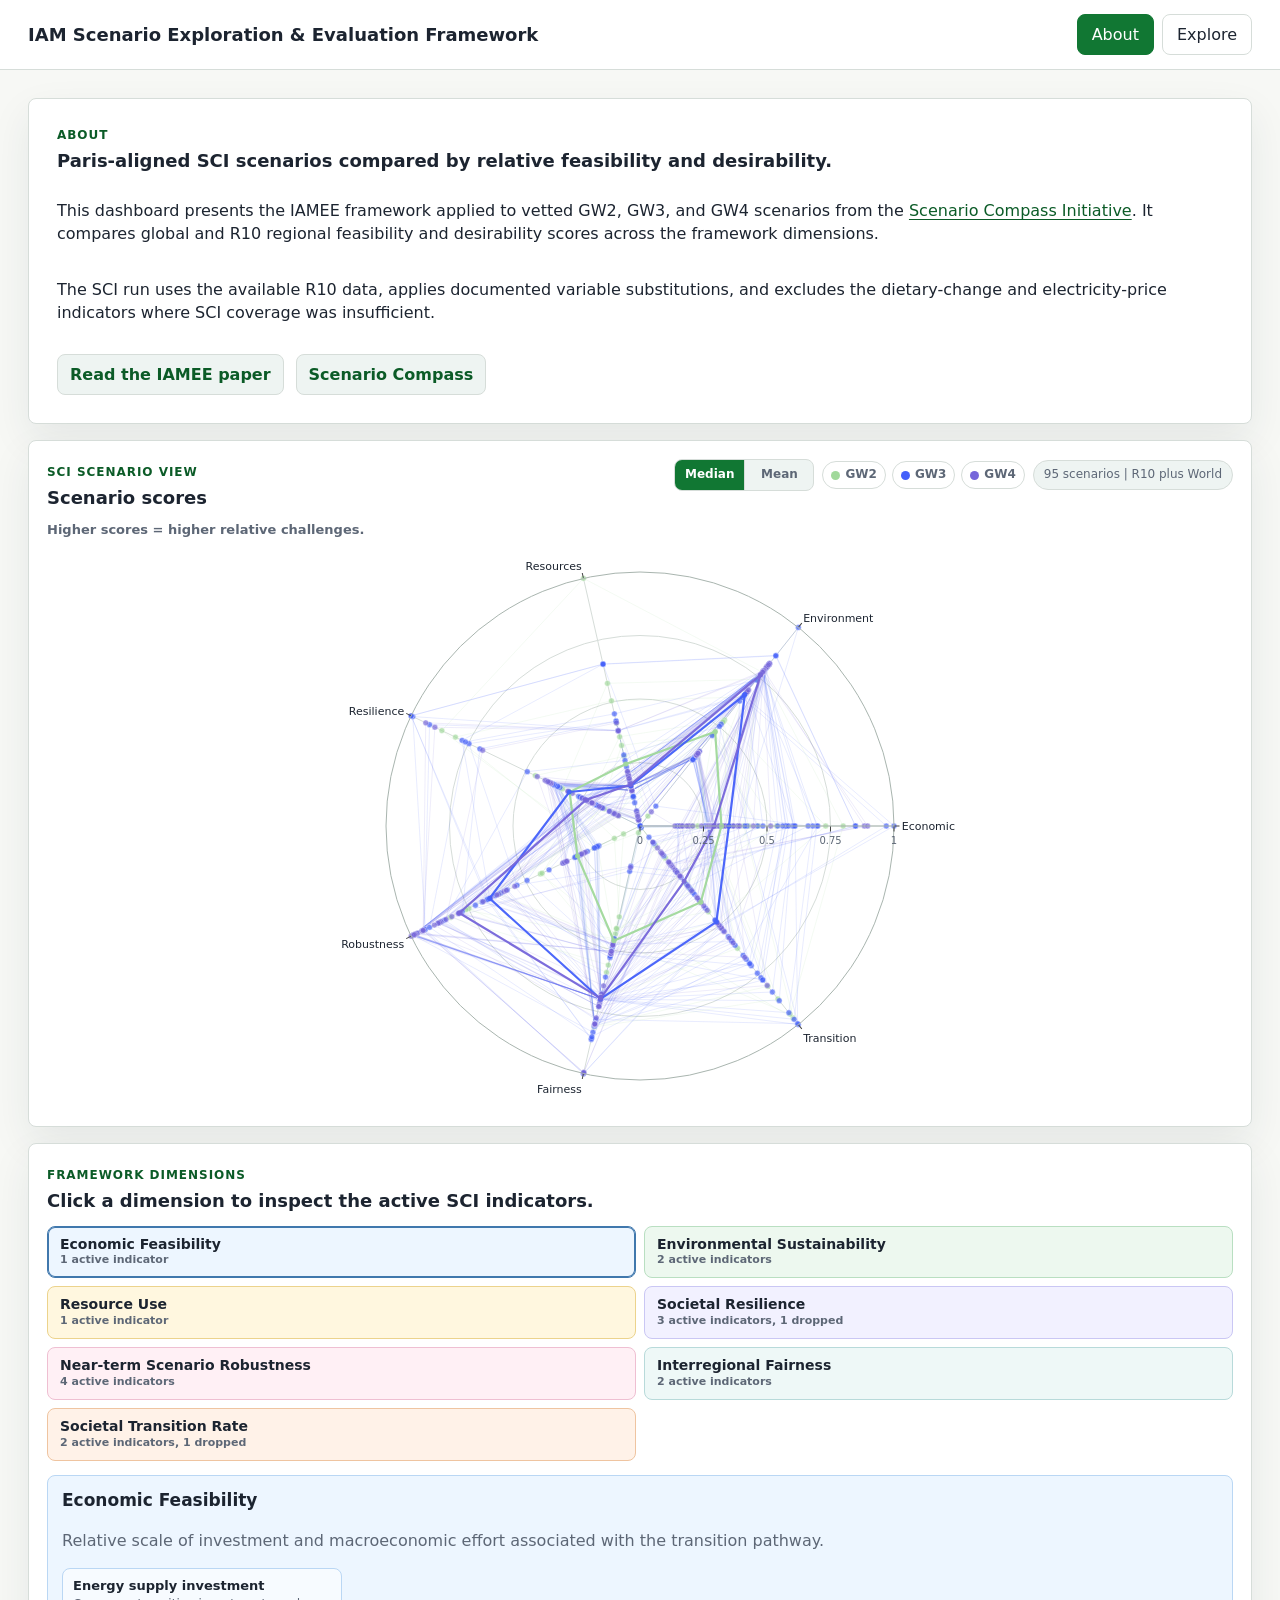
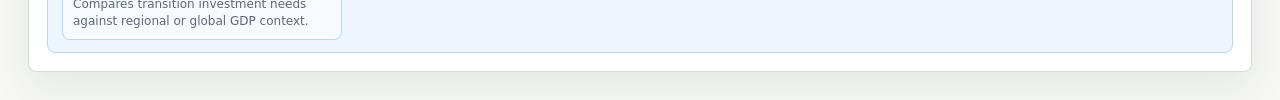
==== index.html @ 79816f7d "Publish SCI dashboard" ====
<!doctype html>
<html lang="en">
  <head>
    <meta charset="utf-8" />
    <meta name="viewport" content="width=device-width, initial-scale=1" />
    <title>IAM Scenario Exploration &amp; Evaluation Framework</title>
    <link rel="stylesheet" href="styles.css" />
  </head>
  <body>
    <header class="app-header">
      <a class="brand" href="#about" data-screen-link="about">IAM Scenario Exploration &amp; Evaluation Framework</a>
      <nav class="top-nav" aria-label="Dashboard screens">
        <button class="nav-button is-active" type="button" data-screen-link="about">About</button>
        <button class="nav-button" type="button" data-screen-link="explore">Explore</button>
      </nav>
    </header>

    <main>
      <section id="about" class="screen is-active" aria-labelledby="about-title">
        <div class="about-band">
          <div class="about-copy">
            <span class="eyebrow">About</span>
            <p id="about-title" class="about-lede"><strong>Paris-aligned SCI scenarios compared by relative feasibility and desirability.</strong></p>
            <p>
              This dashboard presents the IAMEE framework applied to vetted GW2, GW3, and GW4 scenarios from the
              <a href="https://scenariocompass.org/" target="_blank" rel="noopener noreferrer">Scenario Compass Initiative</a>.
              It compares global and R10 regional feasibility and desirability scores across the framework dimensions.
            </p>
            <p>
              The SCI run uses the available R10 data, applies documented variable substitutions, and excludes the dietary-change and electricity-price indicators where SCI coverage was insufficient.
            </p>
            <div class="link-row">
              <a href="https://iopscience.iop.org/article/10.1088/1748-9326/addd35?utm_source=researchgate.net&utm_medium=article#erladdd35s2" target="_blank" rel="noopener noreferrer">Read the IAMEE paper</a>
              <a href="https://scenariocompass.org/" target="_blank" rel="noopener noreferrer">Scenario Compass</a>
            </div>
          </div>

          <div class="radar-panel">
            <div class="framework-toolbar">
              <div>
                <span class="eyebrow">SCI scenario view</span>
                <h2>Scenario scores</h2>
              </div>
              <div class="framework-meta">
                <div id="aboutSummarySwitch" class="segmented-control" role="group" aria-label="Temperature category summary statistic">
                  <button type="button" data-summary-stat="median">Median</button>
                  <button type="button" data-summary-stat="mean">Mean</button>
                </div>
                <div id="aboutCategoryLegend" class="category-pills"></div>
                <span id="aboutScenarioCount" class="status-pill">Loading</span>
              </div>
            </div>
            <p class="score-note">Higher scores = higher relative challenges.</p>
            <div id="aboutRadar" class="plot about-plot" aria-label="Scenario radar plot"></div>
          </div>

          <div class="dimension-panel">
            <div class="panel-heading compact">
              <div>
                <span class="eyebrow">Framework dimensions</span>
                <h2>Click a dimension to inspect the active SCI indicators.</h2>
              </div>
            </div>
            <div id="dimensionButtons" class="dimension-list" aria-label="Framework dimensions"></div>
            <aside id="dimensionInfo" class="dimension-info" aria-live="polite"></aside>
          </div>
        </div>
      </section>

      <section id="explore" class="screen" aria-labelledby="explore-title">
        <div class="section-heading">
          <span class="eyebrow">Explore</span>
          <h2 id="explore-title">Filter scenarios, explore tradeoffs, and compare regions.</h2>
        </div>

        <div class="control-strip">
          <label>
            Region
            <select id="tradeoffRegion"></select>
          </label>
          <label>
            Regional scores
            <select id="tradeoffNormalisation"></select>
          </label>
          <fieldset>
            <legend>Display by</legend>
            <div id="tradeoffGroupBy" class="segmented-control compact-segmented" role="group" aria-label="Display and colour scenarios by">
              <button type="button" data-group-by="category">Temperature</button>
              <button type="button" data-group-by="modelFamily">Model family</button>
            </div>
          </fieldset>
          <fieldset>
            <legend>Temperature category</legend>
            <div id="tradeoffCategories" class="chip-group"></div>
          </fieldset>
          <fieldset>
            <legend>Model family</legend>
            <div id="tradeoffFamilies" class="chip-group"></div>
          </fieldset>
        </div>

        <div class="tradeoff-grid">
          <div class="plot-panel">
            <div class="panel-heading">
              <div>
                <h3>Dimension Tradeoffs</h3>
                <p id="tradeoffSummary">Loading</p>
              </div>
              <button id="resetThresholds" class="secondary-button" type="button">Reset limits</button>
            </div>
            <div id="tradeoffRadar" class="plot radar-plot"></div>
          </div>
          <aside class="threshold-panel">
            <h3>Challenge limits</h3>
            <p>Scenarios above a selected score are excluded from the radar medians and stackplots.</p>
            <div id="thresholdControls" class="threshold-list"></div>
          </aside>
        </div>

        <div class="stack-grid">
          <div class="plot-panel">
            <div class="panel-heading compact">
              <h3>Median Primary Energy</h3>
              <span id="energyUnit" class="muted"></span>
            </div>
            <div id="energyStack" class="plot stack-plot"></div>
          </div>
          <div class="plot-panel">
            <div class="panel-heading compact">
              <h3>Median Carbon Dioxide Removal</h3>
              <span id="cdrUnit" class="muted"></span>
            </div>
            <div id="cdrStack" class="plot stack-plot"></div>
          </div>
        </div>
      </section>

    </main>

    <div id="loadError" class="load-error" hidden></div>
    <noscript>This dashboard requires JavaScript to load the interactive plots.</noscript>

    <script src="https://cdn.plot.ly/plotly-2.35.2.min.js"></script>
    <script src="app.js"></script>
  </body>
</html>
---- styles.css ----
:root {
  --bg: #f7f8f5;
  --surface: #ffffff;
  --surface-alt: #eef4f2;
  --ink: #1c2430;
  --muted: #5d6776;
  --line: #d6ddd9;
  --line-strong: #a9b5af;
  --accent: #117733;
  --accent-dark: #0b5b27;
  --blue: #4460fa;
  --violet: #7666da;
  --attention: #f0b429;
  --shadow: 0 16px 40px rgba(31, 45, 61, 0.08);
}

* {
  box-sizing: border-box;
}

html {
  scroll-behavior: smooth;
  scroll-padding-top: 86px;
}

body {
  margin: 0;
  background: var(--bg);
  color: var(--ink);
  font-family: Inter, ui-sans-serif, system-ui, -apple-system, BlinkMacSystemFont, "Segoe UI", sans-serif;
  line-height: 1.45;
}

a {
  color: var(--accent-dark);
  text-underline-offset: 3px;
}

button,
select,
input {
  font: inherit;
}

.app-header {
  position: sticky;
  top: 0;
  z-index: 10;
  display: flex;
  align-items: center;
  justify-content: space-between;
  gap: 24px;
  min-height: 70px;
  padding: 14px 28px;
  border-bottom: 1px solid var(--line);
  background: rgba(255, 255, 255, 0.96);
  backdrop-filter: blur(10px);
}

.brand {
  color: var(--ink);
  font-size: 18px;
  font-weight: 760;
  text-decoration: none;
}

.top-nav {
  display: flex;
  align-items: center;
  justify-content: flex-end;
  gap: 8px;
  flex-wrap: wrap;
}

.nav-button,
.secondary-button {
  min-height: 36px;
  padding: 8px 14px;
  border: 1px solid var(--line);
  border-radius: 8px;
  background: var(--surface);
  color: var(--ink);
  cursor: pointer;
}

.nav-button:hover,
.secondary-button:hover {
  border-color: var(--line-strong);
  background: var(--surface-alt);
}

.nav-button.is-active {
  border-color: var(--accent);
  background: var(--accent);
  color: #ffffff;
}

.screen {
  display: none;
  min-height: calc(100vh - 70px);
  padding: 28px;
  scroll-margin-top: 86px;
}

.screen.is-active {
  display: block;
}

.about-band {
  display: grid;
  grid-template-columns: 1fr;
  gap: 16px;
  align-items: start;
}

.about-copy,
.dimension-panel,
.radar-panel,
.plot-panel,
.threshold-panel,
.method-note {
  border: 1px solid var(--line);
  border-radius: 8px;
  background: var(--surface);
  box-shadow: var(--shadow);
  min-width: 0;
}

.framework-toolbar,
.panel-heading,
.section-heading,
.compact {
  display: flex;
  align-items: flex-start;
  justify-content: space-between;
  gap: 16px;
}

.framework-toolbar {
  align-items: flex-start;
  padding-bottom: 12px;
}

.framework-meta {
  display: flex;
  align-items: center;
  justify-content: flex-end;
  gap: 8px;
  flex-wrap: wrap;
}

.category-pills {
  display: flex;
  align-items: center;
  gap: 6px;
  flex-wrap: wrap;
}

.category-pill {
  display: inline-flex;
  align-items: center;
  gap: 5px;
  min-height: 28px;
  padding: 4px 8px;
  border: 1px solid var(--line);
  border-radius: 999px;
  background: var(--surface);
  color: var(--muted);
  font-size: 12px;
  font-weight: 700;
}

.category-dot {
  width: 9px;
  height: 9px;
  border-radius: 999px;
  background: var(--dot);
}

.dimension-panel,
.radar-panel {
  padding: 18px;
}

.dimension-button {
  --dim-bg: #ffffff;
  --dim-border: var(--line);
  --dim-strong: var(--accent);
  width: 100%;
  min-height: 44px;
  padding: 10px 12px;
  border: 1px solid var(--dim-border);
  border-radius: 8px;
  background: var(--dim-bg);
  color: var(--ink);
  text-align: left;
  cursor: pointer;
}

.dimension-button span {
  display: block;
  color: var(--muted);
  font-size: 11px;
  font-weight: 620;
  line-height: 1.18;
}

.dimension-button strong {
  display: block;
  margin-bottom: 2px;
  font-size: 14px;
  line-height: 1.14;
}

.dimension-button.is-active,
.dimension-button:hover {
  border-color: var(--dim-strong);
  box-shadow: inset 0 0 0 1px var(--dim-strong);
}

.about-plot {
  width: 100%;
  height: 560px;
  min-height: 0;
}

.score-note {
  margin: 0 0 8px;
  color: var(--muted);
  font-size: 13px;
  font-weight: 760;
}

.dimension-info {
  --dim-bg: #fbfcfa;
  --dim-border: var(--line);
  --dim-strong: var(--accent);
  align-self: start;
  min-height: 0;
  padding: 12px 14px;
  border: 1px solid var(--dim-border);
  border-radius: 8px;
  background: var(--dim-bg);
}

.dimension-button[data-dimension="economic"],
.dimension-info[data-dimension="economic"] {
  --dim-bg: #edf6ff;
  --dim-border: #bad7f4;
  --dim-strong: #4078ad;
}

.dimension-button[data-dimension="environmental"],
.dimension-info[data-dimension="environmental"] {
  --dim-bg: #edf8ef;
  --dim-border: #b9dfc1;
  --dim-strong: #3f8a55;
}

.dimension-button[data-dimension="resource"],
.dimension-info[data-dimension="resource"] {
  --dim-bg: #fff7df;
  --dim-border: #ecd38c;
  --dim-strong: #a47c18;
}

.dimension-button[data-dimension="resilience"],
.dimension-info[data-dimension="resilience"] {
  --dim-bg: #f2f1ff;
  --dim-border: #cac7f4;
  --dim-strong: #6357b6;
}

.dimension-button[data-dimension="robustness"],
.dimension-info[data-dimension="robustness"] {
  --dim-bg: #fff0f5;
  --dim-border: #efbfd2;
  --dim-strong: #b25378;
}

.dimension-button[data-dimension="fairness"],
.dimension-info[data-dimension="fairness"] {
  --dim-bg: #eef8f7;
  --dim-border: #b8dada;
  --dim-strong: #3f8281;
}

.dimension-button[data-dimension="transition_speed"],
.dimension-info[data-dimension="transition_speed"] {
  --dim-bg: #fff2e8;
  --dim-border: #efc4a0;
  --dim-strong: #b66c2f;
}

.dimension-info h3,
.plot-panel h3,
.threshold-panel h3,
.method-note h3 {
  margin: 0;
  font-size: 17px;
}

.dimension-info p,
.about-copy p,
.threshold-panel p,
.method-note p,
.section-heading p {
  color: var(--muted);
}

.about-copy p {
  color: var(--ink);
}

.indicator-list {
  display: flex;
  flex-wrap: wrap;
  gap: 8px;
  padding: 0;
  margin: 10px 0 0;
  list-style: none;
}

.indicator-list li {
  max-width: 280px;
  padding: 8px 10px;
  border: 1px solid var(--dim-border);
  border-radius: 8px;
  background: rgba(255, 255, 255, 0.6);
}

.indicator-list strong {
  display: block;
  font-size: 13px;
}

.indicator-list span {
  display: block;
  color: var(--muted);
  font-size: 12px;
}

.dropped {
  color: #8a5b00;
}

.regional-footnotes {
  display: grid;
  gap: 4px;
  margin-top: 10px;
  padding-top: 9px;
  border-top: 1px solid var(--dim-border);
}

.regional-footnotes p {
  margin: 0;
  color: var(--muted);
  font-size: 11px;
  line-height: 1.35;
}

.regional-footnotes strong {
  color: var(--ink);
}

.about-copy {
  display: flex;
  flex-direction: column;
  justify-content: center;
  padding: 28px;
}

.about-copy h1,
.section-heading h2 {
  margin: 8px 0 12px;
  max-width: 840px;
  font-size: 32px;
  line-height: 1.12;
  letter-spacing: 0;
}

.about-lede {
  margin: 5px 0 12px;
  max-width: 960px;
  font-size: 18px;
  line-height: 1.2;
  letter-spacing: 0;
}

.dimension-panel h2,
.radar-panel h2 {
  margin: 5px 0 0;
  font-size: 18px;
  line-height: 1.2;
}

.dimension-list {
  display: grid;
  grid-template-columns: repeat(2, minmax(0, 1fr));
  gap: 8px;
  margin: 14px 0;
}

.section-heading {
  display: block;
  margin-bottom: 18px;
}

.eyebrow {
  color: var(--accent-dark);
  font-size: 12px;
  font-weight: 780;
  letter-spacing: 0.08em;
  text-transform: uppercase;
}

.link-row {
  display: flex;
  flex-wrap: wrap;
  gap: 12px;
  margin-top: 14px;
}

.link-row a {
  display: inline-flex;
  align-items: center;
  min-height: 36px;
  padding: 8px 12px;
  border: 1px solid var(--line);
  border-radius: 8px;
  background: var(--surface-alt);
  font-weight: 650;
  text-decoration: none;
}

.status-pill {
  display: inline-flex;
  align-items: center;
  justify-content: center;
  min-height: 30px;
  padding: 5px 10px;
  border: 1px solid var(--line);
  border-radius: 999px;
  background: var(--surface-alt);
  color: var(--muted);
  font-size: 12px;
  white-space: nowrap;
}

.segmented-control {
  display: inline-flex;
  align-items: stretch;
  overflow: hidden;
  min-height: 30px;
  border: 1px solid var(--line);
  border-radius: 8px;
  background: var(--surface-alt);
}

.segmented-control button {
  min-width: 68px;
  min-height: 30px;
  padding: 5px 10px;
  border: 0;
  border-right: 1px solid var(--line);
  background: transparent;
  color: var(--muted);
  cursor: pointer;
  font-size: 12px;
  font-weight: 730;
}

.segmented-control button:last-child {
  border-right: 0;
}

.segmented-control button:hover,
.segmented-control button:focus-visible {
  background: #ffffff;
  color: var(--ink);
}

.segmented-control button.is-active {
  background: var(--accent);
  color: #ffffff;
}

.compact-segmented {
  width: max-content;
  max-width: 100%;
}

.compact-segmented button {
  min-width: 0;
  padding-inline: 9px;
}

.control-strip {
  display: grid;
  grid-template-columns: 160px 210px 220px minmax(180px, 0.9fr) minmax(220px, 1.1fr);
  gap: 12px;
  align-items: stretch;
  margin-bottom: 16px;
  padding: 14px;
  border: 1px solid var(--line);
  border-radius: 8px;
  background: var(--surface);
  box-shadow: var(--shadow);
}

label,
fieldset {
  display: grid;
  gap: 6px;
  margin: 0;
  min-width: 0;
  color: var(--muted);
  font-size: 12px;
  font-weight: 700;
}

fieldset {
  padding: 0;
  border: 0;
}

legend {
  padding: 0;
}

select {
  width: 100%;
  min-height: 40px;
  padding: 8px 10px;
  border: 1px solid var(--line-strong);
  border-radius: 8px;
  background: #ffffff;
  color: var(--ink);
}

.chip-group {
  display: flex;
  align-items: flex-start;
  flex-wrap: wrap;
  gap: 6px;
}

.chip-check {
  display: inline-flex;
  align-items: center;
  gap: 6px;
  min-height: 30px;
  padding: 4px 8px;
  border: 1px solid var(--line);
  border-radius: 999px;
  background: #ffffff;
  color: var(--ink);
  font-size: 12px;
  font-weight: 680;
  cursor: pointer;
}

.chip-check input {
  width: 12px;
  height: 12px;
  margin: 0;
  accent-color: var(--accent);
}

.chip-check:has(input:checked) {
  border-color: var(--accent);
  background: #f1faf4;
}

.tradeoff-grid {
  display: grid;
  grid-template-columns: minmax(420px, 1fr) 330px;
  gap: 16px;
}

.plot-panel {
  min-width: 0;
  padding: 16px;
}

.panel-heading {
  align-items: center;
  margin-bottom: 8px;
}

.panel-heading p {
  margin: 3px 0 0;
  color: var(--muted);
}

.plot {
  width: 100%;
  min-height: 380px;
}

.radar-plot {
  min-height: 560px;
}

.threshold-panel {
  align-self: start;
  padding: 16px;
}

.threshold-list {
  display: grid;
  gap: 12px;
  margin-top: 16px;
}

.threshold-control {
  display: grid;
  gap: 6px;
}

.threshold-control .threshold-label {
  display: flex;
  align-items: center;
  justify-content: space-between;
  gap: 10px;
  color: var(--ink);
  font-size: 13px;
  font-weight: 720;
}

.threshold-control input {
  width: 100%;
  accent-color: var(--accent);
}

.threshold-value {
  color: var(--muted);
  font-variant-numeric: tabular-nums;
}

.stack-grid {
  display: grid;
  grid-template-columns: repeat(2, minmax(0, 1fr));
  gap: 16px;
  margin-top: 16px;
}

.stack-plot {
  height: 430px;
  min-height: 430px;
}

.muted {
  color: var(--muted);
  font-size: 12px;
}

.method-note {
  margin-top: 16px;
  padding: 18px;
}

.load-error {
  position: fixed;
  right: 20px;
  bottom: 20px;
  max-width: 520px;
  padding: 16px;
  border: 1px solid #a50f15;
  border-radius: 8px;
  background: #fffafa;
  color: #8a0f12;
  box-shadow: var(--shadow);
}

@media (max-width: 1180px) {
  .about-band,
  .tradeoff-grid {
    grid-template-columns: 1fr;
  }

  .control-strip {
    grid-template-columns: 1fr 1fr;
  }
}

@media (max-width: 740px) {
  .app-header {
    align-items: flex-start;
    flex-direction: column;
    padding: 14px;
  }

  .screen {
    padding: 16px;
  }

  .about-copy {
    padding: 22px;
  }

  .about-copy h1,
  .section-heading h2 {
    font-size: 25px;
  }

  .control-strip,
  .dimension-list {
    grid-template-columns: 1fr;
  }

  .radar-plot {
    min-height: 460px;
  }
}

@media (max-width: 860px) {
  .stack-grid {
    grid-template-columns: 1fr;
  }
}
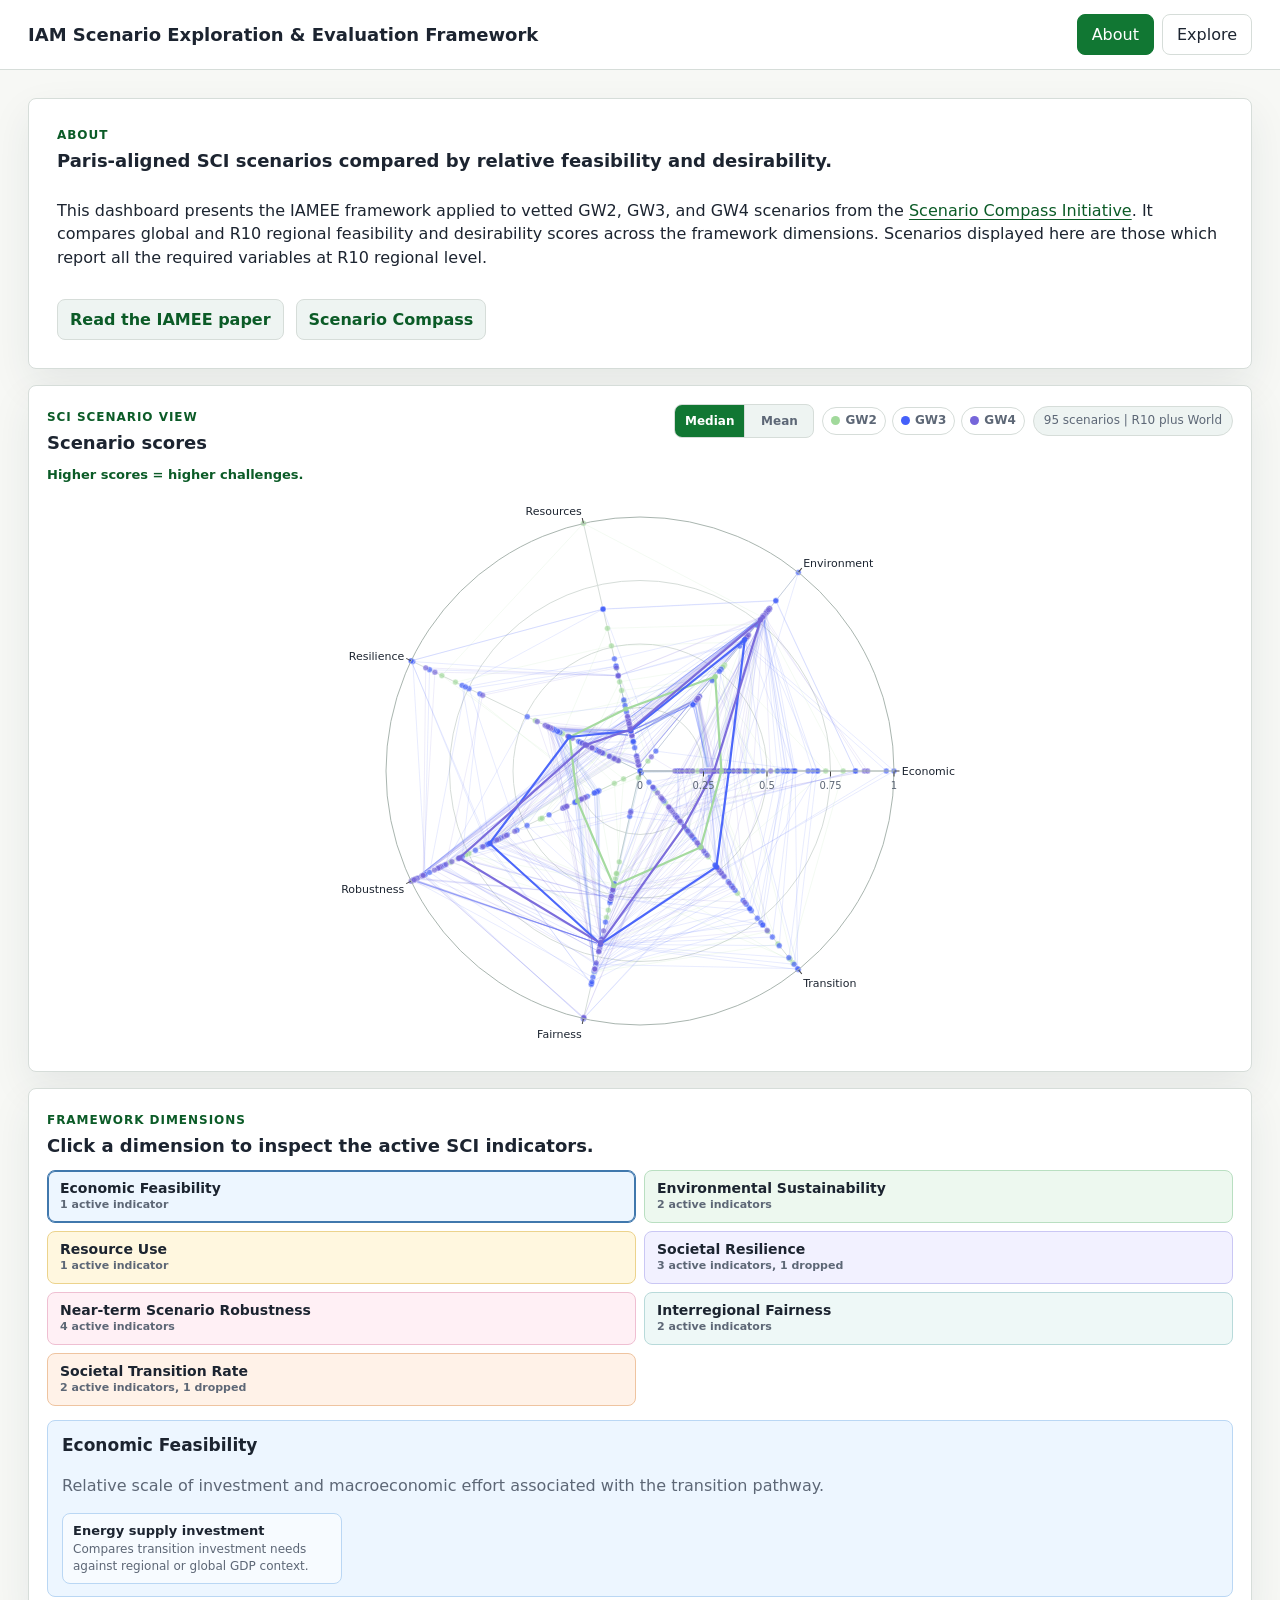
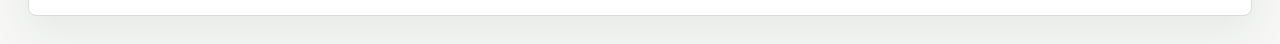
==== commit 54600193: "Update SCI dashboard site" ====
--- a/index.html
+++ b/index.html
@@ -25,9 +25,7 @@
               This dashboard presents the IAMEE framework applied to vetted GW2, GW3, and GW4 scenarios from the
               <a href="https://scenariocompass.org/" target="_blank" rel="noopener noreferrer">Scenario Compass Initiative</a>.
               It compares global and R10 regional feasibility and desirability scores across the framework dimensions.
-            </p>
-            <p>
-              The SCI run uses the available R10 data, applies documented variable substitutions, and excludes the dietary-change and electricity-price indicators where SCI coverage was insufficient.
+              Scenarios displayed here are those which report all the required variables at R10 regional level.
             </p>
             <div class="link-row">
               <a href="https://iopscience.iop.org/article/10.1088/1748-9326/addd35?utm_source=researchgate.net&utm_medium=article#erladdd35s2" target="_blank" rel="noopener noreferrer">Read the IAMEE paper</a>
@@ -50,7 +48,7 @@
                 <span id="aboutScenarioCount" class="status-pill">Loading</span>
               </div>
             </div>
-            <p class="score-note">Higher scores = higher relative challenges.</p>
+            <p class="score-note">Higher scores = higher challenges.</p>
             <div id="aboutRadar" class="plot about-plot" aria-label="Scenario radar plot"></div>
           </div>
 
@@ -105,6 +103,7 @@
               <div>
                 <h3>Dimension Tradeoffs</h3>
                 <p id="tradeoffSummary">Loading</p>
+                <p class="score-note">Higher scores = higher challenges.</p>
               </div>
               <button id="resetThresholds" class="secondary-button" type="button">Reset limits</button>
             </div>
--- a/styles.css
+++ b/styles.css
@@ -25,6 +25,7 @@
 
 body {
   margin: 0;
+  overflow-x: hidden;
   background: var(--bg);
   color: var(--ink);
   font-family: Inter, ui-sans-serif, system-ui, -apple-system, BlinkMacSystemFont, "Segoe UI", sans-serif;
@@ -58,13 +59,18 @@
 }
 
 .brand {
+  display: block;
+  min-width: 0;
   color: var(--ink);
   font-size: 18px;
   font-weight: 760;
+  line-height: 1.2;
+  overflow-wrap: anywhere;
   text-decoration: none;
 }
 
 .top-nav {
+  flex-shrink: 0;
   display: flex;
   align-items: center;
   justify-content: flex-end;
@@ -99,6 +105,7 @@
   display: none;
   min-height: calc(100vh - 70px);
   padding: 28px;
+  overflow-x: hidden;
   scroll-margin-top: 86px;
 }
 
@@ -134,6 +141,12 @@
   align-items: flex-start;
   justify-content: space-between;
   gap: 16px;
+  flex-wrap: wrap;
+}
+
+.section-heading h2 {
+  min-width: 0;
+  overflow-wrap: anywhere;
 }
 
 .framework-toolbar {
@@ -226,7 +239,7 @@
 
 .score-note {
   margin: 0 0 8px;
-  color: var(--muted);
+  color: var(--accent-dark);
   font-size: 13px;
   font-weight: 760;
 }
@@ -449,9 +462,10 @@
 
 .segmented-control {
   display: inline-flex;
-  align-items: stretch;
+  align-items: center;
   overflow: hidden;
   min-height: 30px;
+  height: 34px;
   border: 1px solid var(--line);
   border-radius: 8px;
   background: var(--surface-alt);
@@ -459,7 +473,8 @@
 
 .segmented-control button {
   min-width: 68px;
-  min-height: 30px;
+  min-height: 0;
+  height: 100%;
   padding: 5px 10px;
   border: 0;
   border-right: 1px solid var(--line);
@@ -468,6 +483,8 @@
   cursor: pointer;
   font-size: 12px;
   font-weight: 730;
+  line-height: 1;
+  white-space: nowrap;
 }
 
 .segmented-control button:last-child {
@@ -486,7 +503,8 @@
 }
 
 .compact-segmented {
-  width: max-content;
+  align-self: start;
+  width: fit-content;
   max-width: 100%;
 }
 
@@ -499,7 +517,7 @@
   display: grid;
   grid-template-columns: 160px 210px 220px minmax(180px, 0.9fr) minmax(220px, 1.1fr);
   gap: 12px;
-  align-items: stretch;
+  align-items: start;
   margin-bottom: 16px;
   padding: 14px;
   border: 1px solid var(--line);
@@ -512,6 +530,7 @@
 fieldset {
   display: grid;
   gap: 6px;
+  align-content: start;
   margin: 0;
   min-width: 0;
   color: var(--muted);
@@ -691,6 +710,10 @@
     padding: 14px;
   }
 
+  .brand {
+    width: 100%;
+  }
+
   .screen {
     padding: 16px;
   }
@@ -704,6 +727,12 @@
     font-size: 25px;
   }
 
+  .section-heading,
+  .panel-heading {
+    flex-direction: column;
+    gap: 8px;
+  }
+
   .control-strip,
   .dimension-list {
     grid-template-columns: 1fr;
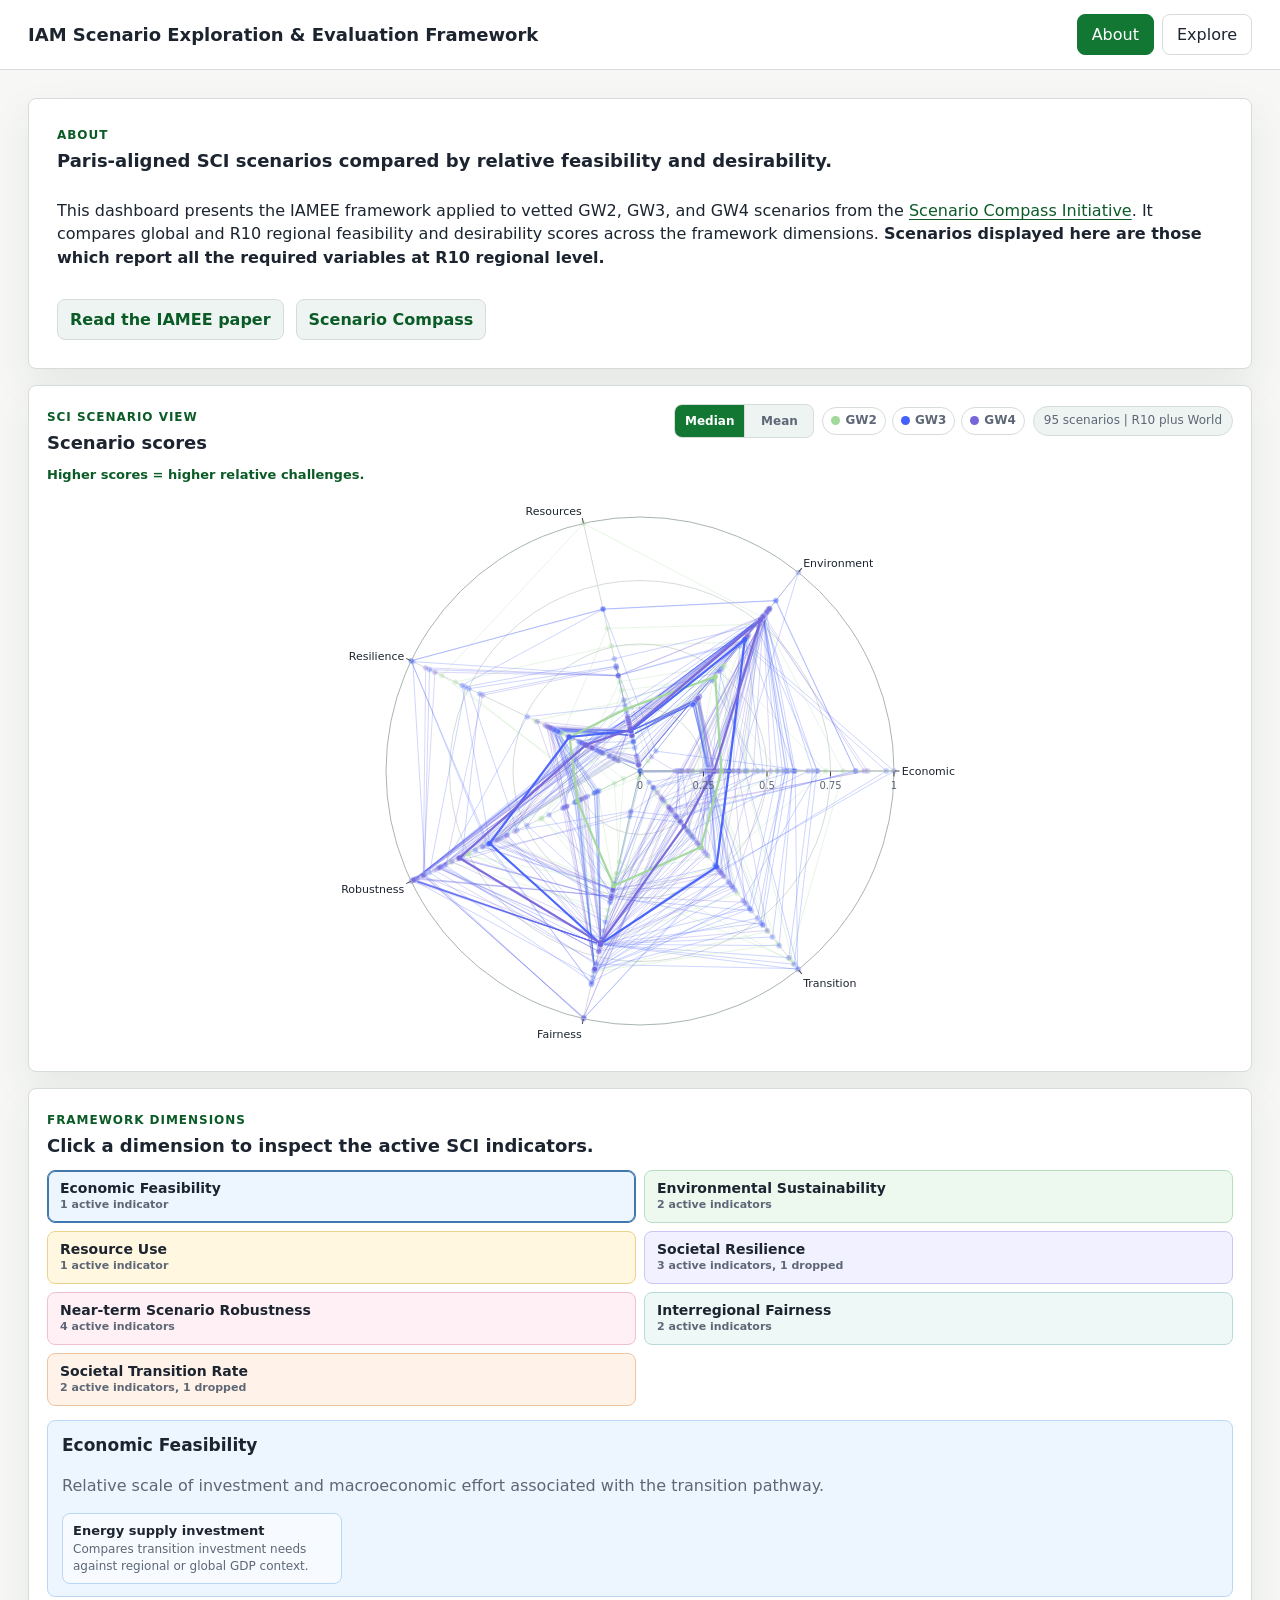
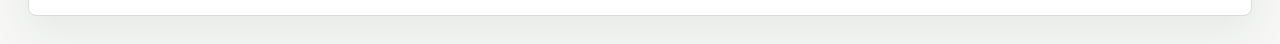
==== commit 15501932: "Update dashboard score guidance" ====
--- a/index.html
+++ b/index.html
@@ -25,7 +25,7 @@
               This dashboard presents the IAMEE framework applied to vetted GW2, GW3, and GW4 scenarios from the
               <a href="https://scenariocompass.org/" target="_blank" rel="noopener noreferrer">Scenario Compass Initiative</a>.
               It compares global and R10 regional feasibility and desirability scores across the framework dimensions.
-              Scenarios displayed here are those which report all the required variables at R10 regional level.
+              <strong>Scenarios displayed here are those which report all the required variables at R10 regional level.</strong>
             </p>
             <div class="link-row">
               <a href="https://iopscience.iop.org/article/10.1088/1748-9326/addd35?utm_source=researchgate.net&utm_medium=article#erladdd35s2" target="_blank" rel="noopener noreferrer">Read the IAMEE paper</a>
@@ -48,7 +48,7 @@
                 <span id="aboutScenarioCount" class="status-pill">Loading</span>
               </div>
             </div>
-            <p class="score-note">Higher scores = higher challenges.</p>
+            <p class="score-note">Higher scores = higher relative challenges.</p>
             <div id="aboutRadar" class="plot about-plot" aria-label="Scenario radar plot"></div>
           </div>
 
@@ -103,7 +103,7 @@
               <div>
                 <h3>Dimension Tradeoffs</h3>
                 <p id="tradeoffSummary">Loading</p>
-                <p class="score-note">Higher scores = higher challenges.</p>
+                <p class="score-note">Higher scores = higher relative challenges.</p>
               </div>
               <button id="resetThresholds" class="secondary-button" type="button">Reset limits</button>
             </div>
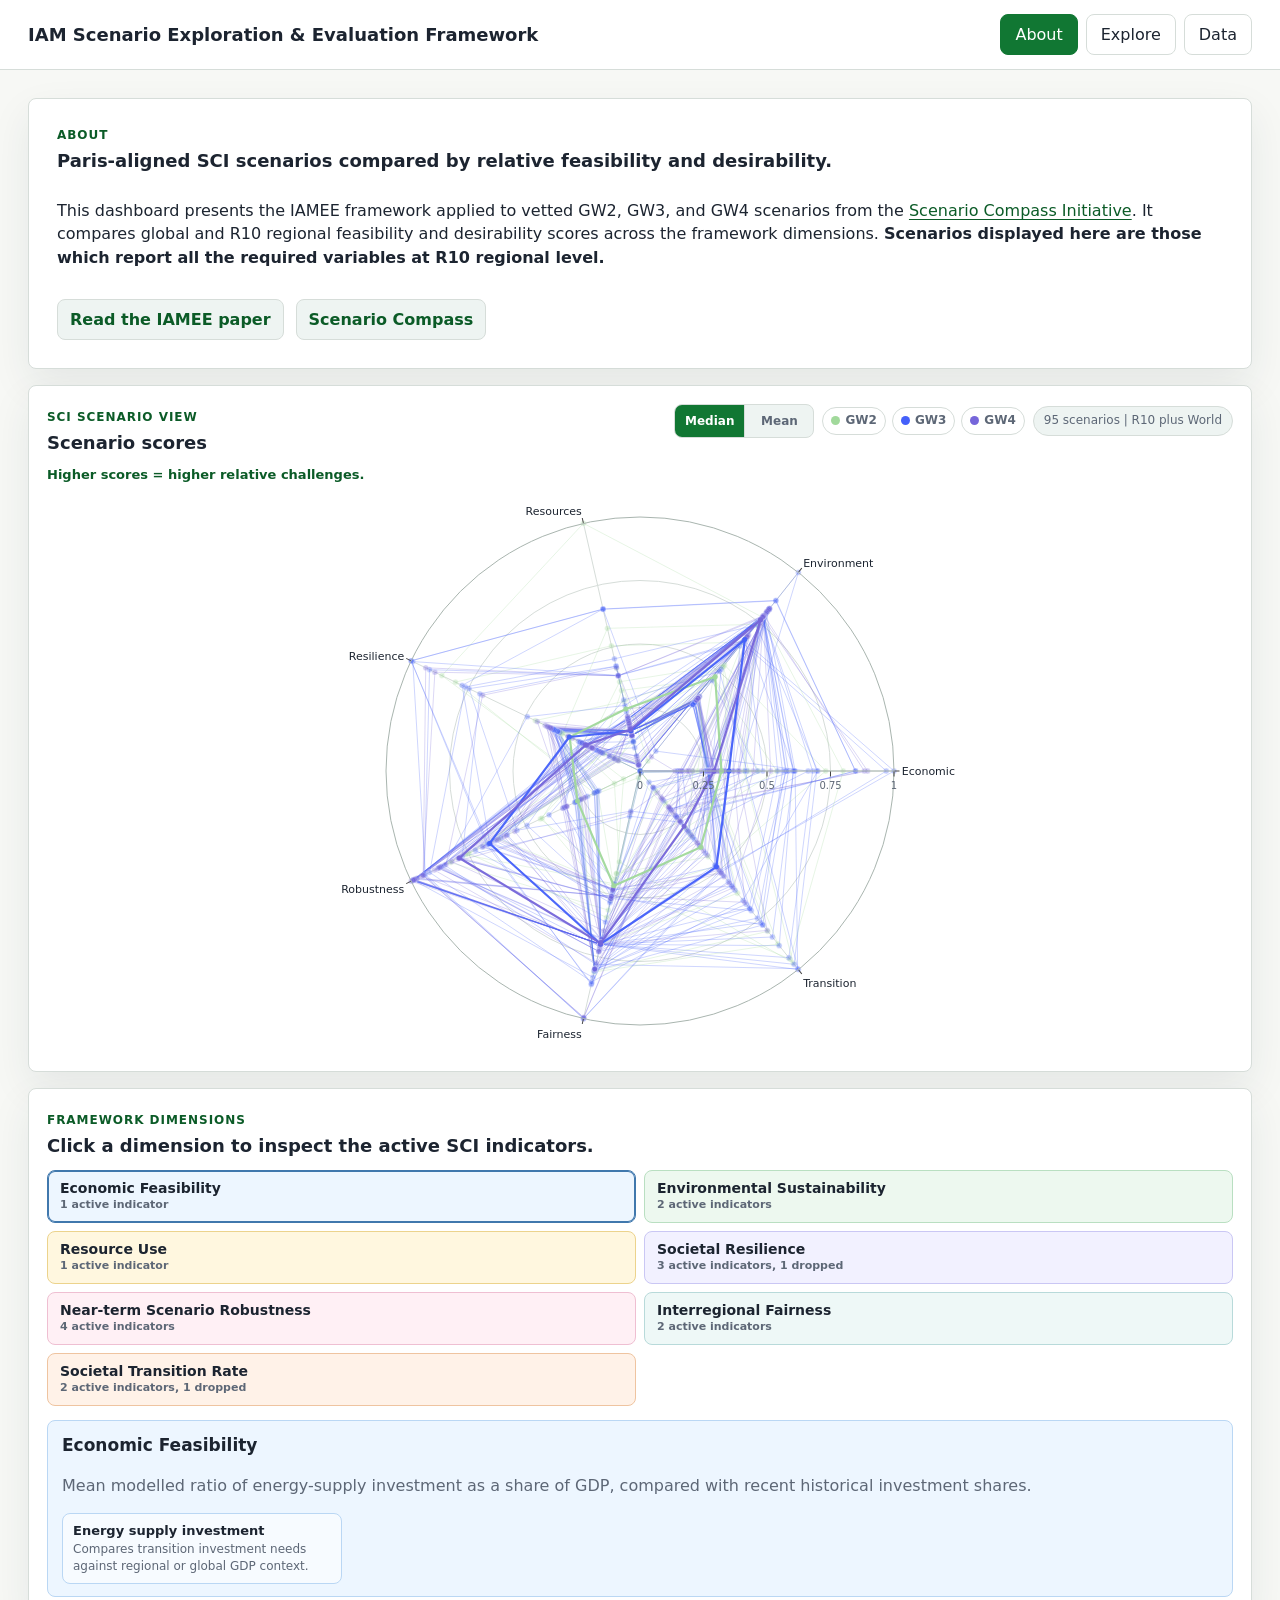
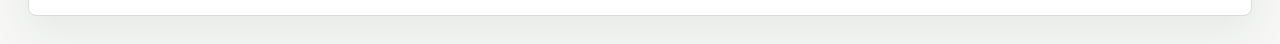
==== commit 3f1fcc96: "Update dashboard data tab site" ====
--- a/index.html
+++ b/index.html
@@ -4,7 +4,7 @@
     <meta charset="utf-8" />
     <meta name="viewport" content="width=device-width, initial-scale=1" />
     <title>IAM Scenario Exploration &amp; Evaluation Framework</title>
-    <link rel="stylesheet" href="styles.css" />
+    <link rel="stylesheet" href="styles.css?v=data-tab-resource-20260511" />
   </head>
   <body>
     <header class="app-header">
@@ -12,6 +12,7 @@
       <nav class="top-nav" aria-label="Dashboard screens">
         <button class="nav-button is-active" type="button" data-screen-link="about">About</button>
         <button class="nav-button" type="button" data-screen-link="explore">Explore</button>
+        <button class="nav-button" type="button" data-screen-link="data">Data</button>
       </nav>
     </header>
 
@@ -68,7 +69,7 @@
       <section id="explore" class="screen" aria-labelledby="explore-title">
         <div class="section-heading">
           <span class="eyebrow">Explore</span>
-          <h2 id="explore-title">Filter scenarios, explore tradeoffs, and compare regions.</h2>
+          <h2 id="explore-title">Filter scenarios, explore relationships, and compare regions.</h2>
         </div>
 
         <div class="control-strip">
@@ -101,16 +102,17 @@
           <div class="plot-panel">
             <div class="panel-heading">
               <div>
-                <h3>Dimension Tradeoffs</h3>
+                <h3>Explore Scenario Results</h3>
                 <p id="tradeoffSummary">Loading</p>
                 <p class="score-note">Higher scores = higher relative challenges.</p>
               </div>
               <button id="resetThresholds" class="secondary-button" type="button">Reset limits</button>
             </div>
+            <p class="plot-hint">Click legend items to show or hide scenario points and median lines.</p>
             <div id="tradeoffRadar" class="plot radar-plot"></div>
           </div>
           <aside class="threshold-panel">
-            <h3>Challenge limits</h3>
+            <h3>Set Challenge Limits</h3>
             <p>Scenarios above a selected score are excluded from the radar medians and stackplots.</p>
             <div id="thresholdControls" class="threshold-list"></div>
           </aside>
@@ -134,12 +136,60 @@
         </div>
       </section>
 
+      <section id="data" class="screen" aria-labelledby="data-title">
+        <div class="section-heading">
+          <span class="eyebrow">Data</span>
+          <h2 id="data-title">Inspect raw indicator values and normalised scenario scores.</h2>
+        </div>
+
+        <div class="control-strip data-control-strip">
+          <label>
+            Dimension
+            <select id="dataDimension"></select>
+          </label>
+          <fieldset>
+            <legend>Display by</legend>
+            <div id="dataGroupBy" class="segmented-control compact-segmented" role="group" aria-label="Display and colour raw indicator points by">
+              <button type="button" data-data-group-by="category">Temperature</button>
+              <button type="button" data-data-group-by="modelFamily">Model family</button>
+            </div>
+          </fieldset>
+        </div>
+
+        <div class="plot-panel data-plot-panel">
+          <div class="panel-heading compact">
+            <div>
+              <h3 id="dataDimensionTitle">Raw Indicator Values</h3>
+              <p id="dataDimensionSummary">Global raw indicator values for the selected dimension.</p>
+            </div>
+            <span id="dataIndicatorCount" class="status-pill">Loading</span>
+          </div>
+          <p class="plot-hint">Boxplots show the distribution for each raw indicator; points are individual scenarios and can be hovered.</p>
+          <div id="dataIndicatorPlot" class="plot data-indicator-plot"></div>
+          <div id="dataIndicatorNotes" class="indicator-notes" aria-label="Indicator interpretation notes"></div>
+        </div>
+
+        <div class="plot-panel data-table-panel">
+          <div class="panel-heading">
+            <div>
+              <h3>Normalised Scenario Scores</h3>
+              <p>Global dimension scores for the 95 SCI scenarios.</p>
+            </div>
+            <label class="table-search-label">
+              Search
+              <input id="scoreTableSearch" type="search" placeholder="Model or scenario" />
+            </label>
+          </div>
+          <div id="scoreTable" class="score-table-wrap" aria-live="polite"></div>
+        </div>
+      </section>
+
     </main>
 
     <div id="loadError" class="load-error" hidden></div>
     <noscript>This dashboard requires JavaScript to load the interactive plots.</noscript>
 
     <script src="https://cdn.plot.ly/plotly-2.35.2.min.js"></script>
-    <script src="app.js"></script>
+    <script src="app.js?v=data-tab-resource-20260511"></script>
   </body>
 </html>
--- a/styles.css
+++ b/styles.css
@@ -557,6 +557,27 @@
   color: var(--ink);
 }
 
+input[type="search"] {
+  width: min(260px, 100%);
+  min-height: 38px;
+  padding: 8px 10px;
+  border: 1px solid var(--line-strong);
+  border-radius: 8px;
+  background: #ffffff;
+  color: var(--ink);
+}
+
+.data-control-strip {
+  grid-template-columns: minmax(220px, 320px) minmax(180px, 220px);
+  align-items: start;
+  justify-content: start;
+}
+
+.data-control-strip label,
+.data-control-strip fieldset {
+  align-self: start;
+}
+
 .chip-group {
   display: flex;
   align-items: flex-start;
@@ -612,9 +633,158 @@
   color: var(--muted);
 }
 
+.panel-heading .score-note {
+  color: var(--accent-dark);
+}
+
+.plot-hint {
+  margin: 0 0 8px;
+  color: var(--muted);
+  font-size: 12px;
+  font-weight: 650;
+}
+
 .plot {
   width: 100%;
   min-height: 380px;
+}
+
+.data-indicator-plot {
+  display: grid;
+  gap: 14px;
+  min-height: 0;
+}
+
+.data-axis-section {
+  display: grid;
+  gap: 8px;
+  padding-top: 12px;
+  border-top: 1px solid var(--line);
+}
+
+.data-axis-section:first-child {
+  padding-top: 0;
+  border-top: 0;
+}
+
+.axis-heading {
+  display: flex;
+  align-items: center;
+  justify-content: space-between;
+  gap: 10px;
+  color: var(--muted);
+  font-size: 12px;
+}
+
+.axis-heading strong {
+  color: var(--ink);
+  font-size: 13px;
+}
+
+.data-axis-plot {
+  min-height: 250px;
+}
+
+.indicator-notes {
+  display: grid;
+  gap: 0;
+  margin-top: 12px;
+  border-top: 1px solid var(--line);
+}
+
+.indicator-note {
+  display: grid;
+  grid-template-columns: minmax(180px, 0.35fr) minmax(260px, 1fr);
+  gap: 12px;
+  padding: 11px 0;
+  border-bottom: 1px solid var(--line);
+}
+
+.indicator-note strong,
+.indicator-note span {
+  display: block;
+}
+
+.indicator-note strong {
+  color: var(--ink);
+  font-size: 13px;
+  overflow-wrap: anywhere;
+}
+
+.indicator-note span {
+  color: var(--muted);
+  font-size: 11px;
+  font-weight: 700;
+}
+
+.indicator-note p {
+  margin: 0;
+  color: var(--muted);
+  font-size: 12px;
+}
+
+.data-table-panel {
+  margin-top: 16px;
+}
+
+.table-search-label {
+  justify-items: end;
+}
+
+.score-table-wrap {
+  max-height: 620px;
+  overflow: auto;
+  border: 1px solid var(--line);
+  border-radius: 8px;
+  background: #ffffff;
+}
+
+.table-status {
+  position: sticky;
+  top: 0;
+  z-index: 2;
+  margin: 0;
+  padding: 9px 12px;
+  border-bottom: 1px solid var(--line);
+  background: #f8faf8;
+  color: var(--muted);
+  font-size: 12px;
+  font-weight: 720;
+}
+
+.score-table-wrap table {
+  width: 100%;
+  border-collapse: collapse;
+  font-size: 12px;
+}
+
+.score-table-wrap th,
+.score-table-wrap td {
+  padding: 8px 10px;
+  border-bottom: 1px solid var(--line);
+  text-align: left;
+  vertical-align: top;
+}
+
+.score-table-wrap th {
+  position: sticky;
+  top: 36px;
+  z-index: 1;
+  background: #eef4f2;
+  color: var(--ink);
+  font-size: 11px;
+  font-weight: 780;
+  white-space: nowrap;
+}
+
+.score-table-wrap td {
+  color: var(--ink);
+}
+
+.score-table-wrap .numeric {
+  text-align: right;
+  font-variant-numeric: tabular-nums;
+  white-space: nowrap;
 }
 
 .radar-plot {
@@ -738,6 +908,15 @@
     grid-template-columns: 1fr;
   }
 
+  .indicator-note {
+    grid-template-columns: 1fr;
+    gap: 4px;
+  }
+
+  .table-search-label {
+    justify-items: stretch;
+  }
+
   .radar-plot {
     min-height: 460px;
   }
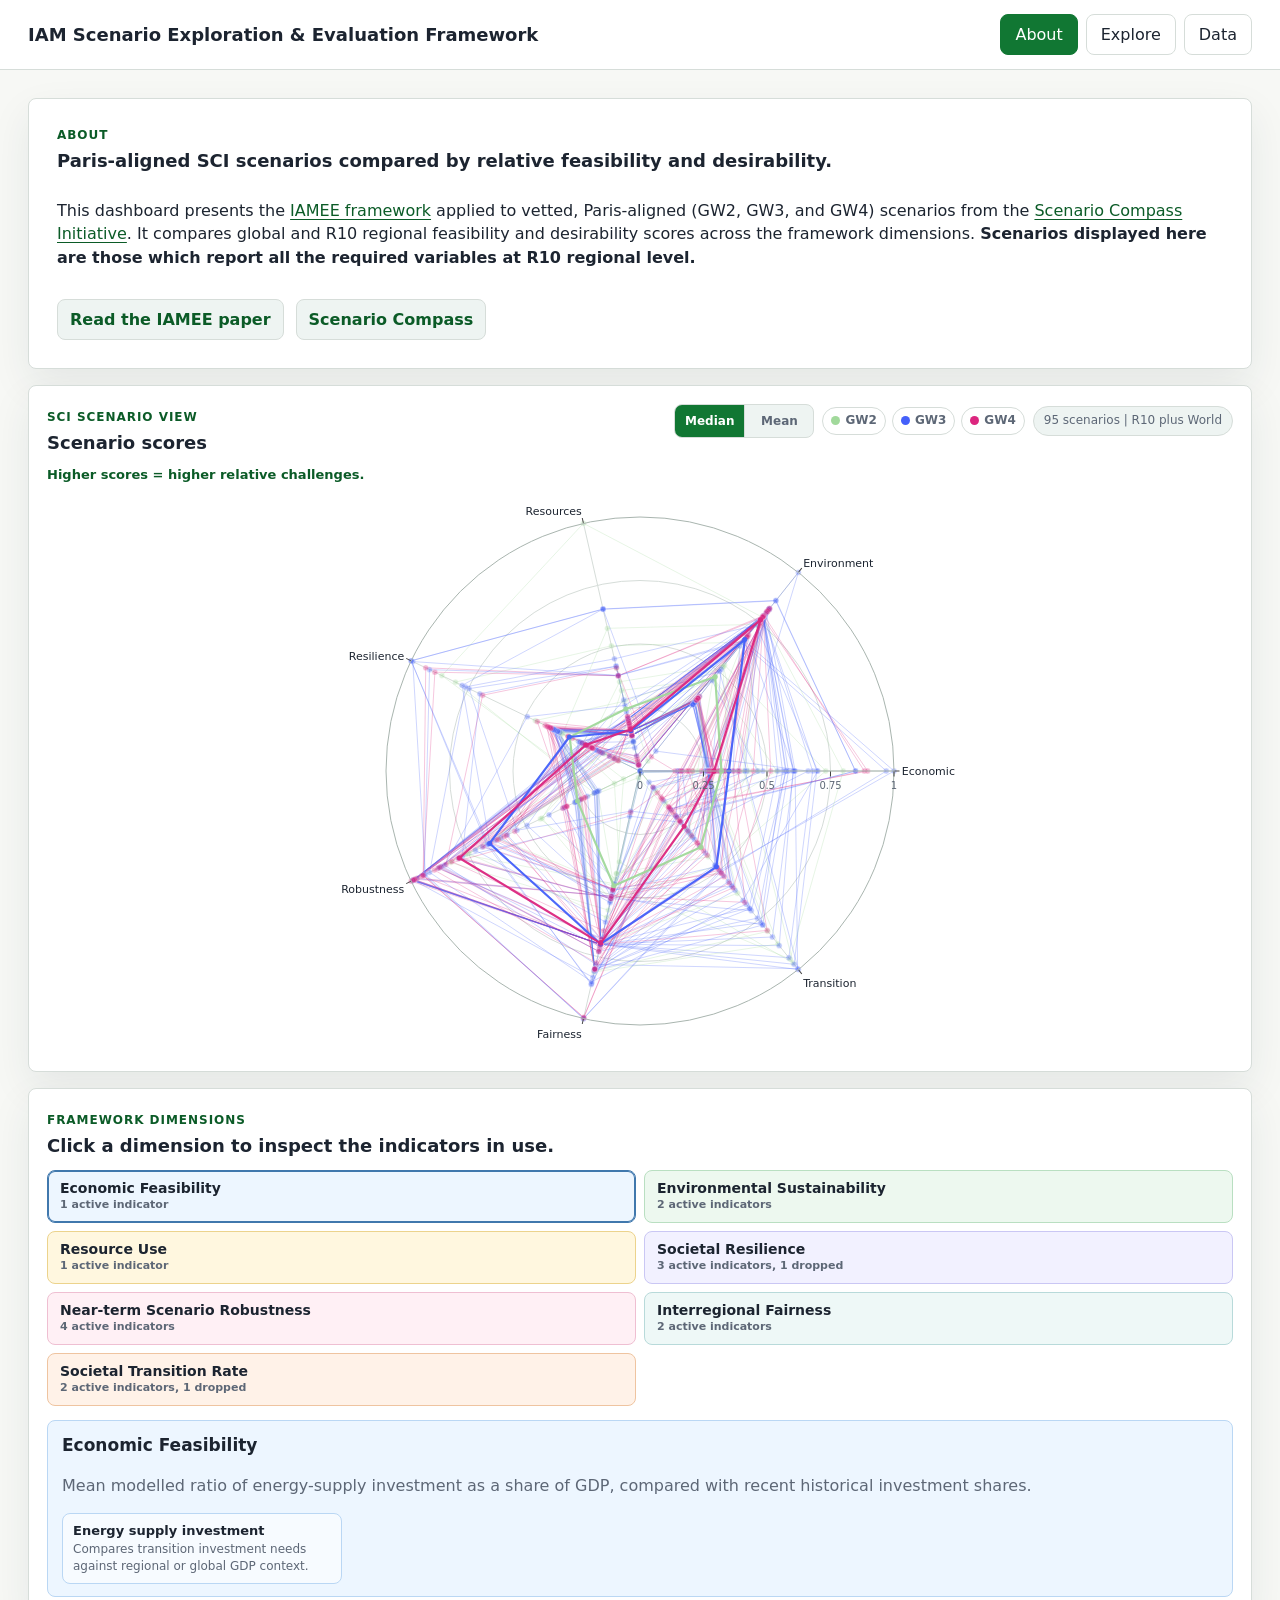
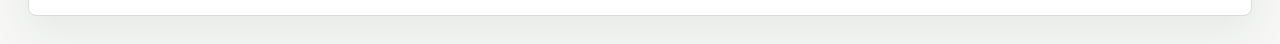
==== commit fcb9993f: "Update dashboard about copy and GW4 colour" ====
--- a/index.html
+++ b/index.html
@@ -23,7 +23,9 @@
             <span class="eyebrow">About</span>
             <p id="about-title" class="about-lede"><strong>Paris-aligned SCI scenarios compared by relative feasibility and desirability.</strong></p>
             <p>
-              This dashboard presents the IAMEE framework applied to vetted GW2, GW3, and GW4 scenarios from the
+              This dashboard presents the
+              <a href="https://github.com/hamishbeath/IAMEE/tree/sci" target="_blank" rel="noopener noreferrer">IAMEE framework</a>
+              applied to vetted, Paris-aligned (GW2, GW3, and GW4) scenarios from the
               <a href="https://scenariocompass.org/" target="_blank" rel="noopener noreferrer">Scenario Compass Initiative</a>.
               It compares global and R10 regional feasibility and desirability scores across the framework dimensions.
               <strong>Scenarios displayed here are those which report all the required variables at R10 regional level.</strong>
@@ -57,7 +59,7 @@
             <div class="panel-heading compact">
               <div>
                 <span class="eyebrow">Framework dimensions</span>
-                <h2>Click a dimension to inspect the active SCI indicators.</h2>
+                <h2>Click a dimension to inspect the indicators in use.</h2>
               </div>
             </div>
             <div id="dimensionButtons" class="dimension-list" aria-label="Framework dimensions"></div>
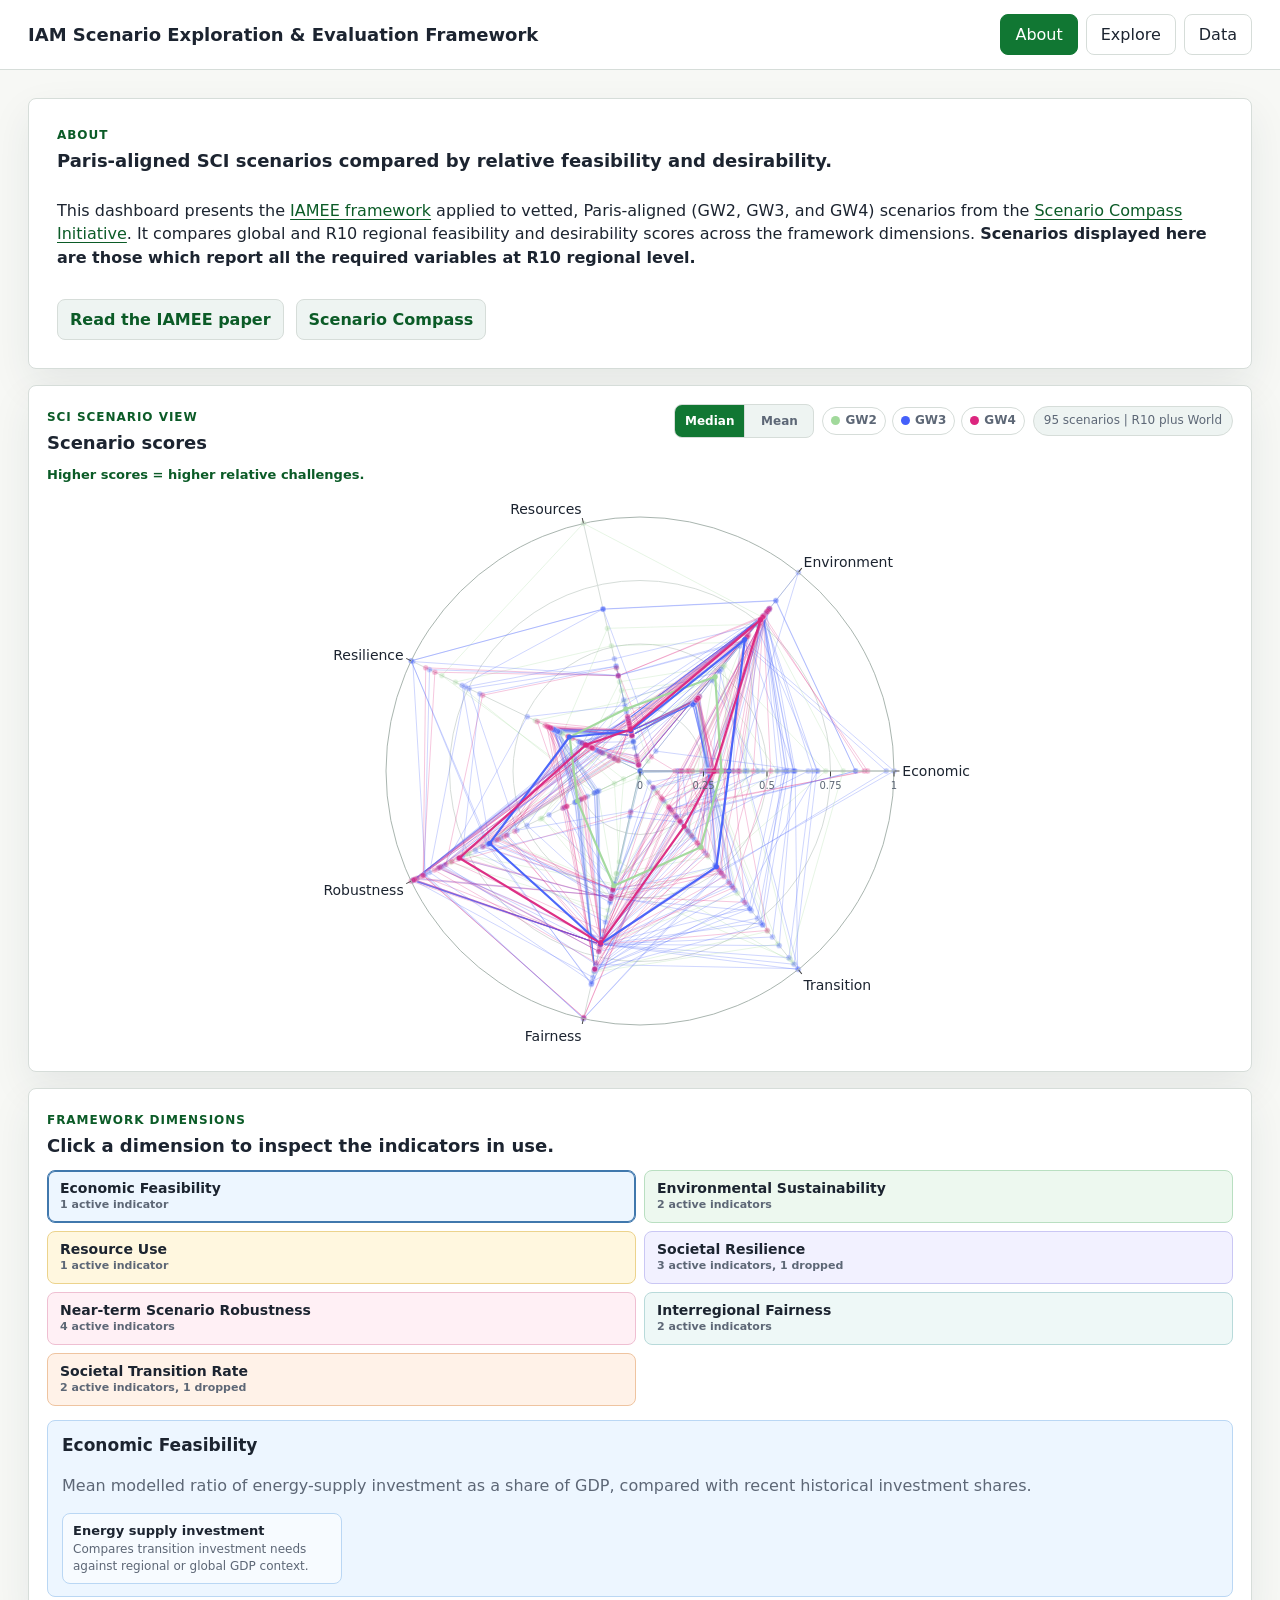
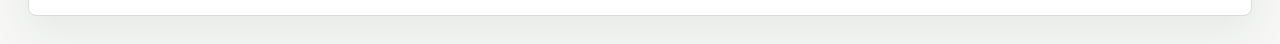
==== commit 2e499759: "Increase published radar label size" ====
--- a/index.html
+++ b/index.html
@@ -192,6 +192,6 @@
     <noscript>This dashboard requires JavaScript to load the interactive plots.</noscript>
 
     <script src="https://cdn.plot.ly/plotly-2.35.2.min.js"></script>
-    <script src="app.js?v=data-tab-resource-20260511"></script>
+    <script src="app.js?v=radar-labels-20260512"></script>
   </body>
 </html>
